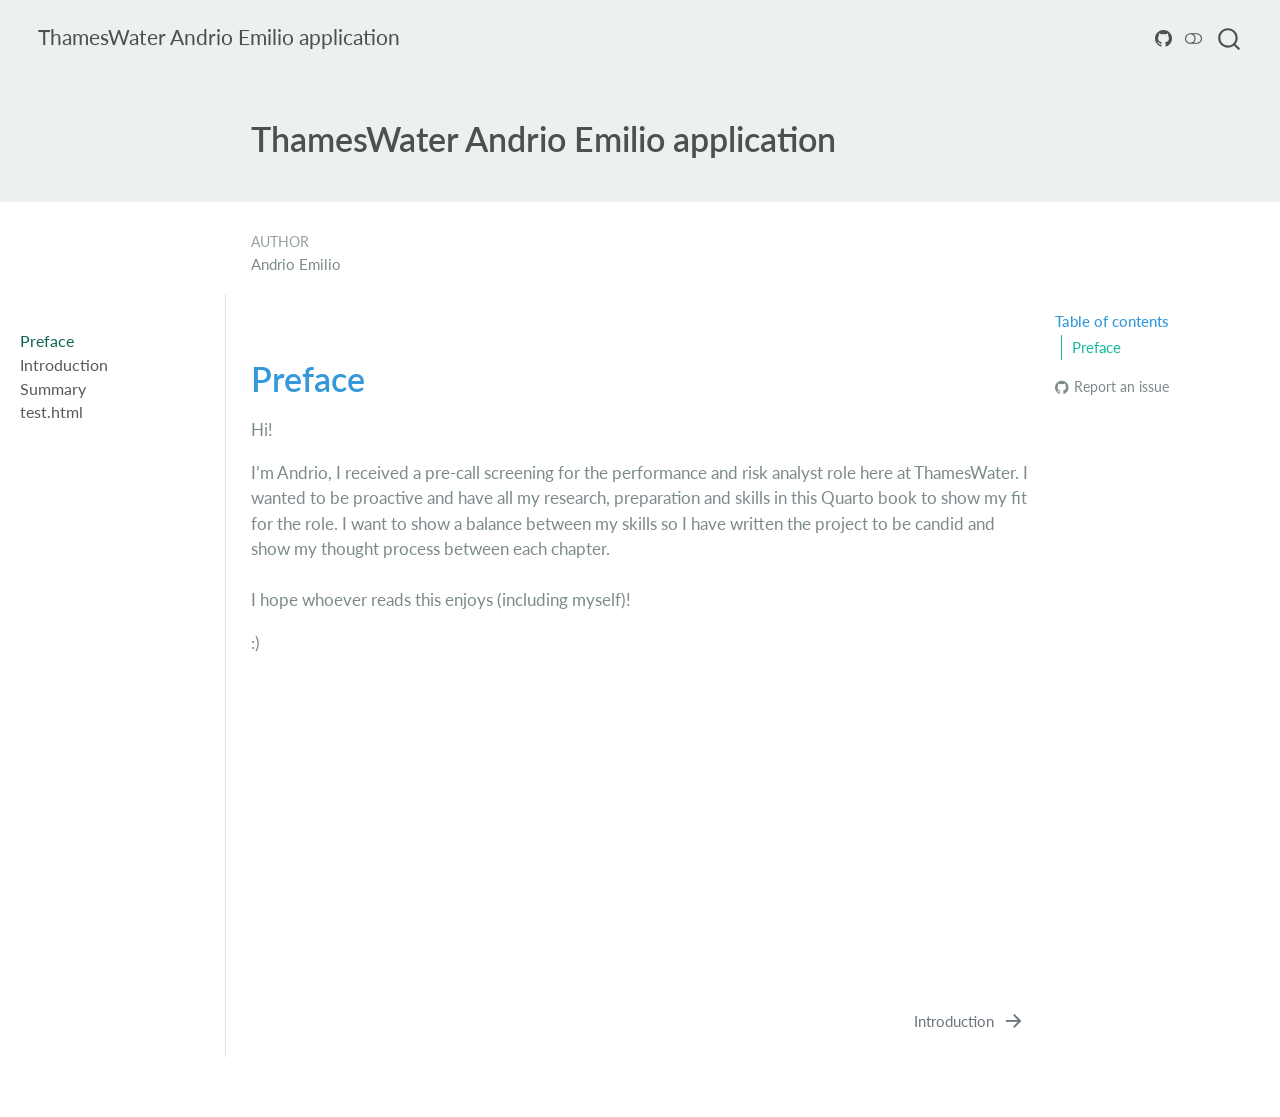
==== docs/index.html @ 47198fae "Pushing test title and banner" ====
<!DOCTYPE html>
<html xmlns="http://www.w3.org/1999/xhtml" lang="en" xml:lang="en"><head>

<meta charset="utf-8">
<meta name="generator" content="quarto-1.4.551">

<meta name="viewport" content="width=device-width, initial-scale=1.0, user-scalable=yes">

<meta name="author" content="Andrio Emilio">

<title>ThamesWater Andrio Emilio application</title>
<style>
code{white-space: pre-wrap;}
span.smallcaps{font-variant: small-caps;}
div.columns{display: flex; gap: min(4vw, 1.5em);}
div.column{flex: auto; overflow-x: auto;}
div.hanging-indent{margin-left: 1.5em; text-indent: -1.5em;}
ul.task-list{list-style: none;}
ul.task-list li input[type="checkbox"] {
  width: 0.8em;
  margin: 0 0.8em 0.2em -1em; /* quarto-specific, see https://github.com/quarto-dev/quarto-cli/issues/4556 */ 
  vertical-align: middle;
}
</style>


<script src="site_libs/quarto-nav/quarto-nav.js"></script>
<script src="site_libs/quarto-nav/headroom.min.js"></script>
<script src="site_libs/clipboard/clipboard.min.js"></script>
<script src="site_libs/quarto-search/autocomplete.umd.js"></script>
<script src="site_libs/quarto-search/fuse.min.js"></script>
<script src="site_libs/quarto-search/quarto-search.js"></script>
<meta name="quarto:offset" content="./">
<link href="./intro.html" rel="next">
<link href="./logo.png" rel="icon" type="image/png">
<script src="site_libs/quarto-html/quarto.js"></script>
<script src="site_libs/quarto-html/popper.min.js"></script>
<script src="site_libs/quarto-html/tippy.umd.min.js"></script>
<script src="site_libs/quarto-html/anchor.min.js"></script>
<link href="site_libs/quarto-html/tippy.css" rel="stylesheet">
<link href="site_libs/quarto-html/quarto-syntax-highlighting.css" rel="stylesheet" class="quarto-color-scheme" id="quarto-text-highlighting-styles">
<link href="site_libs/quarto-html/quarto-syntax-highlighting-dark.css" rel="prefetch" class="quarto-color-scheme quarto-color-alternate" id="quarto-text-highlighting-styles">
<script src="site_libs/bootstrap/bootstrap.min.js"></script>
<link href="site_libs/bootstrap/bootstrap-icons.css" rel="stylesheet">
<link href="site_libs/bootstrap/bootstrap.min.css" rel="stylesheet" class="quarto-color-scheme" id="quarto-bootstrap" data-mode="light">
<link href="site_libs/bootstrap/bootstrap-dark.min.css" rel="prefetch" class="quarto-color-scheme quarto-color-alternate" id="quarto-bootstrap" data-mode="dark">
<script id="quarto-search-options" type="application/json">{
  "location": "navbar",
  "copy-button": false,
  "collapse-after": 3,
  "panel-placement": "end",
  "type": "overlay",
  "limit": 50,
  "keyboard-shortcut": [
    "f",
    "/",
    "s"
  ],
  "show-item-context": false,
  "language": {
    "search-no-results-text": "No results",
    "search-matching-documents-text": "matching documents",
    "search-copy-link-title": "Copy link to search",
    "search-hide-matches-text": "Hide additional matches",
    "search-more-match-text": "more match in this document",
    "search-more-matches-text": "more matches in this document",
    "search-clear-button-title": "Clear",
    "search-text-placeholder": "",
    "search-detached-cancel-button-title": "Cancel",
    "search-submit-button-title": "Submit",
    "search-label": "Search"
  }
}</script>
<style>

      .quarto-title-block .quarto-title-banner {
        background: images/banner.jpg;
      }
</style>


</head>

<body class="nav-sidebar docked nav-fixed">

<div id="quarto-search-results"></div>
  <header id="quarto-header" class="headroom fixed-top quarto-banner">
    <nav class="navbar navbar-expand-lg " data-bs-theme="dark">
      <div class="navbar-container container-fluid">
      <div class="navbar-brand-container mx-auto">
    <a href="./index.html" class="navbar-brand navbar-brand-logo">
    <img src="./logo.png" alt="" class="navbar-logo">
    </a>
    <a class="navbar-brand" href="./index.html">
    <span class="navbar-title">ThamesWater Andrio Emilio application</span>
    </a>
  </div>
            <div id="quarto-search" class="" title="Search"></div>
          <button class="navbar-toggler" type="button" data-bs-toggle="collapse" data-bs-target="#navbarCollapse" aria-controls="navbarCollapse" aria-expanded="false" aria-label="Toggle navigation" onclick="if (window.quartoToggleHeadroom) { window.quartoToggleHeadroom(); }">
  <span class="navbar-toggler-icon"></span>
</button>
          <div class="collapse navbar-collapse" id="navbarCollapse">
            <ul class="navbar-nav navbar-nav-scroll ms-auto">
</ul>
          </div> <!-- /navcollapse -->
          <div class="quarto-navbar-tools">
    <a href="https://github.com/andrioemilio/Interview_prep" title="Source Code" class="quarto-navigation-tool px-1" aria-label="Source Code"><i class="bi bi-github"></i></a>
  <a href="" class="quarto-color-scheme-toggle quarto-navigation-tool  px-1" onclick="window.quartoToggleColorScheme(); return false;" title="Toggle dark mode"><i class="bi"></i></a>
</div>
      </div> <!-- /container-fluid -->
    </nav>
  <nav class="quarto-secondary-nav">
    <div class="container-fluid d-flex">
      <button type="button" class="quarto-btn-toggle btn" data-bs-toggle="collapse" data-bs-target=".quarto-sidebar-collapse-item" aria-controls="quarto-sidebar" aria-expanded="false" aria-label="Toggle sidebar navigation" onclick="if (window.quartoToggleHeadroom) { window.quartoToggleHeadroom(); }">
        <i class="bi bi-layout-text-sidebar-reverse"></i>
      </button>
        <nav class="quarto-page-breadcrumbs" aria-label="breadcrumb"><ol class="breadcrumb"><li class="breadcrumb-item"><a href="./index.html">Preface</a></li></ol></nav>
        <a class="flex-grow-1" role="button" data-bs-toggle="collapse" data-bs-target=".quarto-sidebar-collapse-item" aria-controls="quarto-sidebar" aria-expanded="false" aria-label="Toggle sidebar navigation" onclick="if (window.quartoToggleHeadroom) { window.quartoToggleHeadroom(); }">      
        </a>
    </div>
  </nav>
</header>
<!-- content -->
<header id="title-block-header" class="quarto-title-block default page-columns page-full">
  <div class="quarto-title-banner page-columns page-full">
    <div class="quarto-title column-body">
      <h1 class="title">ThamesWater Andrio Emilio application</h1>
                      </div>
  </div>
    
  
  <div class="quarto-title-meta">

      <div>
      <div class="quarto-title-meta-heading">Author</div>
      <div class="quarto-title-meta-contents">
               <p>Andrio Emilio </p>
            </div>
    </div>
      
    
      
    </div>
    
  
  </header><div id="quarto-content" class="quarto-container page-columns page-rows-contents page-layout-article page-navbar">
<!-- sidebar -->
  <nav id="quarto-sidebar" class="sidebar collapse collapse-horizontal quarto-sidebar-collapse-item sidebar-navigation docked overflow-auto">
    <div class="sidebar-menu-container"> 
    <ul class="list-unstyled mt-1">
        <li class="sidebar-item">
  <div class="sidebar-item-container"> 
  <a href="./index.html" class="sidebar-item-text sidebar-link active">
 <span class="menu-text">Preface</span></a>
  </div>
</li>
        <li class="sidebar-item">
  <div class="sidebar-item-container"> 
  <a href="./intro.html" class="sidebar-item-text sidebar-link"><span class="chapter-title">Introduction</span></a>
  </div>
</li>
        <li class="sidebar-item">
  <div class="sidebar-item-container"> 
  <a href="./summary.html" class="sidebar-item-text sidebar-link"><span class="chapter-title">Summary</span></a>
  </div>
</li>
        <li class="sidebar-item">
  <div class="sidebar-item-container"> 
  <a href="./test.html" class="sidebar-item-text sidebar-link"><span class="chapter-title">test.html</span></a>
  </div>
</li>
    </ul>
    </div>
</nav>
<div id="quarto-sidebar-glass" class="quarto-sidebar-collapse-item" data-bs-toggle="collapse" data-bs-target=".quarto-sidebar-collapse-item"></div>
<!-- margin-sidebar -->
    <div id="quarto-margin-sidebar" class="sidebar margin-sidebar">
        <nav id="TOC" role="doc-toc" class="toc-active">
    <h2 id="toc-title">Table of contents</h2>
   
  <ul>
  <li><a href="#preface" id="toc-preface" class="nav-link active" data-scroll-target="#preface">Preface</a></li>
  </ul>
<div class="toc-actions"><ul><li><a href="https://github.com/andrioemilio/Interview_prep/issues/new" class="toc-action"><i class="bi bi-github"></i>Report an issue</a></li></ul></div></nav>
    </div>
<!-- main -->
<main class="content quarto-banner-title-block" id="quarto-document-content">





<section id="preface" class="level1 unnumbered">
<h1 class="unnumbered">Preface</h1>
<p>Hi!</p>
<p>I’m Andrio, I received a pre-call screening for the performance and risk analyst role here at ThamesWater. I wanted to be proactive and have all my research, preparation and skills in this Quarto book to show my fit for the role. I want to show a balance between my skills so I have written the project to be candid and show my thought process between each chapter.<br>
<br>
I hope whoever reads this enjoys (including myself)!</p>
<p>:)</p>


</section>

</main> <!-- /main -->
<script id="quarto-html-after-body" type="application/javascript">
window.document.addEventListener("DOMContentLoaded", function (event) {
  const toggleBodyColorMode = (bsSheetEl) => {
    const mode = bsSheetEl.getAttribute("data-mode");
    const bodyEl = window.document.querySelector("body");
    if (mode === "dark") {
      bodyEl.classList.add("quarto-dark");
      bodyEl.classList.remove("quarto-light");
    } else {
      bodyEl.classList.add("quarto-light");
      bodyEl.classList.remove("quarto-dark");
    }
  }
  const toggleBodyColorPrimary = () => {
    const bsSheetEl = window.document.querySelector("link#quarto-bootstrap");
    if (bsSheetEl) {
      toggleBodyColorMode(bsSheetEl);
    }
  }
  toggleBodyColorPrimary();  
  const disableStylesheet = (stylesheets) => {
    for (let i=0; i < stylesheets.length; i++) {
      const stylesheet = stylesheets[i];
      stylesheet.rel = 'prefetch';
    }
  }
  const enableStylesheet = (stylesheets) => {
    for (let i=0; i < stylesheets.length; i++) {
      const stylesheet = stylesheets[i];
      stylesheet.rel = 'stylesheet';
    }
  }
  const manageTransitions = (selector, allowTransitions) => {
    const els = window.document.querySelectorAll(selector);
    for (let i=0; i < els.length; i++) {
      const el = els[i];
      if (allowTransitions) {
        el.classList.remove('notransition');
      } else {
        el.classList.add('notransition');
      }
    }
  }
  const toggleGiscusIfUsed = (isAlternate, darkModeDefault) => {
    const baseTheme = document.querySelector('#giscus-base-theme')?.value ?? 'light';
    const alternateTheme = document.querySelector('#giscus-alt-theme')?.value ?? 'dark';
    let newTheme = '';
    if(darkModeDefault) {
      newTheme = isAlternate ? baseTheme : alternateTheme;
    } else {
      newTheme = isAlternate ? alternateTheme : baseTheme;
    }
    const changeGiscusTheme = () => {
      // From: https://github.com/giscus/giscus/issues/336
      const sendMessage = (message) => {
        const iframe = document.querySelector('iframe.giscus-frame');
        if (!iframe) return;
        iframe.contentWindow.postMessage({ giscus: message }, 'https://giscus.app');
      }
      sendMessage({
        setConfig: {
          theme: newTheme
        }
      });
    }
    const isGiscussLoaded = window.document.querySelector('iframe.giscus-frame') !== null;
    if (isGiscussLoaded) {
      changeGiscusTheme();
    }
  }
  const toggleColorMode = (alternate) => {
    // Switch the stylesheets
    const alternateStylesheets = window.document.querySelectorAll('link.quarto-color-scheme.quarto-color-alternate');
    manageTransitions('#quarto-margin-sidebar .nav-link', false);
    if (alternate) {
      enableStylesheet(alternateStylesheets);
      for (const sheetNode of alternateStylesheets) {
        if (sheetNode.id === "quarto-bootstrap") {
          toggleBodyColorMode(sheetNode);
        }
      }
    } else {
      disableStylesheet(alternateStylesheets);
      toggleBodyColorPrimary();
    }
    manageTransitions('#quarto-margin-sidebar .nav-link', true);
    // Switch the toggles
    const toggles = window.document.querySelectorAll('.quarto-color-scheme-toggle');
    for (let i=0; i < toggles.length; i++) {
      const toggle = toggles[i];
      if (toggle) {
        if (alternate) {
          toggle.classList.add("alternate");     
        } else {
          toggle.classList.remove("alternate");
        }
      }
    }
    // Hack to workaround the fact that safari doesn't
    // properly recolor the scrollbar when toggling (#1455)
    if (navigator.userAgent.indexOf('Safari') > 0 && navigator.userAgent.indexOf('Chrome') == -1) {
      manageTransitions("body", false);
      window.scrollTo(0, 1);
      setTimeout(() => {
        window.scrollTo(0, 0);
        manageTransitions("body", true);
      }, 40);  
    }
  }
  const isFileUrl = () => { 
    return window.location.protocol === 'file:';
  }
  const hasAlternateSentinel = () => {  
    let styleSentinel = getColorSchemeSentinel();
    if (styleSentinel !== null) {
      return styleSentinel === "alternate";
    } else {
      return false;
    }
  }
  const setStyleSentinel = (alternate) => {
    const value = alternate ? "alternate" : "default";
    if (!isFileUrl()) {
      window.localStorage.setItem("quarto-color-scheme", value);
    } else {
      localAlternateSentinel = value;
    }
  }
  const getColorSchemeSentinel = () => {
    if (!isFileUrl()) {
      const storageValue = window.localStorage.getItem("quarto-color-scheme");
      return storageValue != null ? storageValue : localAlternateSentinel;
    } else {
      return localAlternateSentinel;
    }
  }
  const darkModeDefault = false;
  let localAlternateSentinel = darkModeDefault ? 'alternate' : 'default';
  // Dark / light mode switch
  window.quartoToggleColorScheme = () => {
    // Read the current dark / light value 
    let toAlternate = !hasAlternateSentinel();
    toggleColorMode(toAlternate);
    setStyleSentinel(toAlternate);
    toggleGiscusIfUsed(toAlternate, darkModeDefault);
  };
  // Ensure there is a toggle, if there isn't float one in the top right
  if (window.document.querySelector('.quarto-color-scheme-toggle') === null) {
    const a = window.document.createElement('a');
    a.classList.add('top-right');
    a.classList.add('quarto-color-scheme-toggle');
    a.href = "";
    a.onclick = function() { try { window.quartoToggleColorScheme(); } catch {} return false; };
    const i = window.document.createElement("i");
    i.classList.add('bi');
    a.appendChild(i);
    window.document.body.appendChild(a);
  }
  // Switch to dark mode if need be
  if (hasAlternateSentinel()) {
    toggleColorMode(true);
  } else {
    toggleColorMode(false);
  }
  const icon = "";
  const anchorJS = new window.AnchorJS();
  anchorJS.options = {
    placement: 'right',
    icon: icon
  };
  anchorJS.add('.anchored');
  const isCodeAnnotation = (el) => {
    for (const clz of el.classList) {
      if (clz.startsWith('code-annotation-')) {                     
        return true;
      }
    }
    return false;
  }
  const clipboard = new window.ClipboardJS('.code-copy-button', {
    text: function(trigger) {
      const codeEl = trigger.previousElementSibling.cloneNode(true);
      for (const childEl of codeEl.children) {
        if (isCodeAnnotation(childEl)) {
          childEl.remove();
        }
      }
      return codeEl.innerText;
    }
  });
  clipboard.on('success', function(e) {
    // button target
    const button = e.trigger;
    // don't keep focus
    button.blur();
    // flash "checked"
    button.classList.add('code-copy-button-checked');
    var currentTitle = button.getAttribute("title");
    button.setAttribute("title", "Copied!");
    let tooltip;
    if (window.bootstrap) {
      button.setAttribute("data-bs-toggle", "tooltip");
      button.setAttribute("data-bs-placement", "left");
      button.setAttribute("data-bs-title", "Copied!");
      tooltip = new bootstrap.Tooltip(button, 
        { trigger: "manual", 
          customClass: "code-copy-button-tooltip",
          offset: [0, -8]});
      tooltip.show();    
    }
    setTimeout(function() {
      if (tooltip) {
        tooltip.hide();
        button.removeAttribute("data-bs-title");
        button.removeAttribute("data-bs-toggle");
        button.removeAttribute("data-bs-placement");
      }
      button.setAttribute("title", currentTitle);
      button.classList.remove('code-copy-button-checked');
    }, 1000);
    // clear code selection
    e.clearSelection();
  });
    var localhostRegex = new RegExp(/^(?:http|https):\/\/localhost\:?[0-9]*\//);
    var mailtoRegex = new RegExp(/^mailto:/);
      var filterRegex = new RegExp('/' + window.location.host + '/');
    var isInternal = (href) => {
        return filterRegex.test(href) || localhostRegex.test(href) || mailtoRegex.test(href);
    }
    // Inspect non-navigation links and adorn them if external
 	var links = window.document.querySelectorAll('a[href]:not(.nav-link):not(.navbar-brand):not(.toc-action):not(.sidebar-link):not(.sidebar-item-toggle):not(.pagination-link):not(.no-external):not([aria-hidden]):not(.dropdown-item):not(.quarto-navigation-tool)');
    for (var i=0; i<links.length; i++) {
      const link = links[i];
      if (!isInternal(link.href)) {
        // undo the damage that might have been done by quarto-nav.js in the case of
        // links that we want to consider external
        if (link.dataset.originalHref !== undefined) {
          link.href = link.dataset.originalHref;
        }
      }
    }
  function tippyHover(el, contentFn, onTriggerFn, onUntriggerFn) {
    const config = {
      allowHTML: true,
      maxWidth: 500,
      delay: 100,
      arrow: false,
      appendTo: function(el) {
          return el.parentElement;
      },
      interactive: true,
      interactiveBorder: 10,
      theme: 'quarto',
      placement: 'bottom-start',
    };
    if (contentFn) {
      config.content = contentFn;
    }
    if (onTriggerFn) {
      config.onTrigger = onTriggerFn;
    }
    if (onUntriggerFn) {
      config.onUntrigger = onUntriggerFn;
    }
    window.tippy(el, config); 
  }
  const noterefs = window.document.querySelectorAll('a[role="doc-noteref"]');
  for (var i=0; i<noterefs.length; i++) {
    const ref = noterefs[i];
    tippyHover(ref, function() {
      // use id or data attribute instead here
      let href = ref.getAttribute('data-footnote-href') || ref.getAttribute('href');
      try { href = new URL(href).hash; } catch {}
      const id = href.replace(/^#\/?/, "");
      const note = window.document.getElementById(id);
      if (note) {
        return note.innerHTML;
      } else {
        return "";
      }
    });
  }
  const xrefs = window.document.querySelectorAll('a.quarto-xref');
  const processXRef = (id, note) => {
    // Strip column container classes
    const stripColumnClz = (el) => {
      el.classList.remove("page-full", "page-columns");
      if (el.children) {
        for (const child of el.children) {
          stripColumnClz(child);
        }
      }
    }
    stripColumnClz(note)
    if (id === null || id.startsWith('sec-')) {
      // Special case sections, only their first couple elements
      const container = document.createElement("div");
      if (note.children && note.children.length > 2) {
        container.appendChild(note.children[0].cloneNode(true));
        for (let i = 1; i < note.children.length; i++) {
          const child = note.children[i];
          if (child.tagName === "P" && child.innerText === "") {
            continue;
          } else {
            container.appendChild(child.cloneNode(true));
            break;
          }
        }
        if (window.Quarto?.typesetMath) {
          window.Quarto.typesetMath(container);
        }
        return container.innerHTML
      } else {
        if (window.Quarto?.typesetMath) {
          window.Quarto.typesetMath(note);
        }
        return note.innerHTML;
      }
    } else {
      // Remove any anchor links if they are present
      const anchorLink = note.querySelector('a.anchorjs-link');
      if (anchorLink) {
        anchorLink.remove();
      }
      if (window.Quarto?.typesetMath) {
        window.Quarto.typesetMath(note);
      }
      // TODO in 1.5, we should make sure this works without a callout special case
      if (note.classList.contains("callout")) {
        return note.outerHTML;
      } else {
        return note.innerHTML;
      }
    }
  }
  for (var i=0; i<xrefs.length; i++) {
    const xref = xrefs[i];
    tippyHover(xref, undefined, function(instance) {
      instance.disable();
      let url = xref.getAttribute('href');
      let hash = undefined; 
      if (url.startsWith('#')) {
        hash = url;
      } else {
        try { hash = new URL(url).hash; } catch {}
      }
      if (hash) {
        const id = hash.replace(/^#\/?/, "");
        const note = window.document.getElementById(id);
        if (note !== null) {
          try {
            const html = processXRef(id, note.cloneNode(true));
            instance.setContent(html);
          } finally {
            instance.enable();
            instance.show();
          }
        } else {
          // See if we can fetch this
          fetch(url.split('#')[0])
          .then(res => res.text())
          .then(html => {
            const parser = new DOMParser();
            const htmlDoc = parser.parseFromString(html, "text/html");
            const note = htmlDoc.getElementById(id);
            if (note !== null) {
              const html = processXRef(id, note);
              instance.setContent(html);
            } 
          }).finally(() => {
            instance.enable();
            instance.show();
          });
        }
      } else {
        // See if we can fetch a full url (with no hash to target)
        // This is a special case and we should probably do some content thinning / targeting
        fetch(url)
        .then(res => res.text())
        .then(html => {
          const parser = new DOMParser();
          const htmlDoc = parser.parseFromString(html, "text/html");
          const note = htmlDoc.querySelector('main.content');
          if (note !== null) {
            // This should only happen for chapter cross references
            // (since there is no id in the URL)
            // remove the first header
            if (note.children.length > 0 && note.children[0].tagName === "HEADER") {
              note.children[0].remove();
            }
            const html = processXRef(null, note);
            instance.setContent(html);
          } 
        }).finally(() => {
          instance.enable();
          instance.show();
        });
      }
    }, function(instance) {
    });
  }
      let selectedAnnoteEl;
      const selectorForAnnotation = ( cell, annotation) => {
        let cellAttr = 'data-code-cell="' + cell + '"';
        let lineAttr = 'data-code-annotation="' +  annotation + '"';
        const selector = 'span[' + cellAttr + '][' + lineAttr + ']';
        return selector;
      }
      const selectCodeLines = (annoteEl) => {
        const doc = window.document;
        const targetCell = annoteEl.getAttribute("data-target-cell");
        const targetAnnotation = annoteEl.getAttribute("data-target-annotation");
        const annoteSpan = window.document.querySelector(selectorForAnnotation(targetCell, targetAnnotation));
        const lines = annoteSpan.getAttribute("data-code-lines").split(",");
        const lineIds = lines.map((line) => {
          return targetCell + "-" + line;
        })
        let top = null;
        let height = null;
        let parent = null;
        if (lineIds.length > 0) {
            //compute the position of the single el (top and bottom and make a div)
            const el = window.document.getElementById(lineIds[0]);
            top = el.offsetTop;
            height = el.offsetHeight;
            parent = el.parentElement.parentElement;
          if (lineIds.length > 1) {
            const lastEl = window.document.getElementById(lineIds[lineIds.length - 1]);
            const bottom = lastEl.offsetTop + lastEl.offsetHeight;
            height = bottom - top;
          }
          if (top !== null && height !== null && parent !== null) {
            // cook up a div (if necessary) and position it 
            let div = window.document.getElementById("code-annotation-line-highlight");
            if (div === null) {
              div = window.document.createElement("div");
              div.setAttribute("id", "code-annotation-line-highlight");
              div.style.position = 'absolute';
              parent.appendChild(div);
            }
            div.style.top = top - 2 + "px";
            div.style.height = height + 4 + "px";
            div.style.left = 0;
            let gutterDiv = window.document.getElementById("code-annotation-line-highlight-gutter");
            if (gutterDiv === null) {
              gutterDiv = window.document.createElement("div");
              gutterDiv.setAttribute("id", "code-annotation-line-highlight-gutter");
              gutterDiv.style.position = 'absolute';
              const codeCell = window.document.getElementById(targetCell);
              const gutter = codeCell.querySelector('.code-annotation-gutter');
              gutter.appendChild(gutterDiv);
            }
            gutterDiv.style.top = top - 2 + "px";
            gutterDiv.style.height = height + 4 + "px";
          }
          selectedAnnoteEl = annoteEl;
        }
      };
      const unselectCodeLines = () => {
        const elementsIds = ["code-annotation-line-highlight", "code-annotation-line-highlight-gutter"];
        elementsIds.forEach((elId) => {
          const div = window.document.getElementById(elId);
          if (div) {
            div.remove();
          }
        });
        selectedAnnoteEl = undefined;
      };
        // Handle positioning of the toggle
    window.addEventListener(
      "resize",
      throttle(() => {
        elRect = undefined;
        if (selectedAnnoteEl) {
          selectCodeLines(selectedAnnoteEl);
        }
      }, 10)
    );
    function throttle(fn, ms) {
    let throttle = false;
    let timer;
      return (...args) => {
        if(!throttle) { // first call gets through
            fn.apply(this, args);
            throttle = true;
        } else { // all the others get throttled
            if(timer) clearTimeout(timer); // cancel #2
            timer = setTimeout(() => {
              fn.apply(this, args);
              timer = throttle = false;
            }, ms);
        }
      };
    }
      // Attach click handler to the DT
      const annoteDls = window.document.querySelectorAll('dt[data-target-cell]');
      for (const annoteDlNode of annoteDls) {
        annoteDlNode.addEventListener('click', (event) => {
          const clickedEl = event.target;
          if (clickedEl !== selectedAnnoteEl) {
            unselectCodeLines();
            const activeEl = window.document.querySelector('dt[data-target-cell].code-annotation-active');
            if (activeEl) {
              activeEl.classList.remove('code-annotation-active');
            }
            selectCodeLines(clickedEl);
            clickedEl.classList.add('code-annotation-active');
          } else {
            // Unselect the line
            unselectCodeLines();
            clickedEl.classList.remove('code-annotation-active');
          }
        });
      }
  const findCites = (el) => {
    const parentEl = el.parentElement;
    if (parentEl) {
      const cites = parentEl.dataset.cites;
      if (cites) {
        return {
          el,
          cites: cites.split(' ')
        };
      } else {
        return findCites(el.parentElement)
      }
    } else {
      return undefined;
    }
  };
  var bibliorefs = window.document.querySelectorAll('a[role="doc-biblioref"]');
  for (var i=0; i<bibliorefs.length; i++) {
    const ref = bibliorefs[i];
    const citeInfo = findCites(ref);
    if (citeInfo) {
      tippyHover(citeInfo.el, function() {
        var popup = window.document.createElement('div');
        citeInfo.cites.forEach(function(cite) {
          var citeDiv = window.document.createElement('div');
          citeDiv.classList.add('hanging-indent');
          citeDiv.classList.add('csl-entry');
          var biblioDiv = window.document.getElementById('ref-' + cite);
          if (biblioDiv) {
            citeDiv.innerHTML = biblioDiv.innerHTML;
          }
          popup.appendChild(citeDiv);
        });
        return popup.innerHTML;
      });
    }
  }
});
</script>
<nav class="page-navigation">
  <div class="nav-page nav-page-previous">
  </div>
  <div class="nav-page nav-page-next">
      <a href="./intro.html" class="pagination-link" aria-label="Introduction">
        <span class="nav-page-text"><span class="chapter-title">Introduction</span></span> <i class="bi bi-arrow-right-short"></i>
      </a>
  </div>
</nav>
</div> <!-- /content -->




<footer class="footer"><div class="nav-footer"><div class="nav-footer-center"><div class="toc-actions d-sm-block d-md-none"><ul><li><a href="https://github.com/andrioemilio/Interview_prep/issues/new" class="toc-action"><i class="bi bi-github"></i>Report an issue</a></li></ul></div></div></div></footer></body></html>
---- docs/site_libs/quarto-html/tippy.css ----
.tippy-box[data-animation=fade][data-state=hidden]{opacity:0}[data-tippy-root]{max-width:calc(100vw - 10px)}.tippy-box{position:relative;background-color:#333;color:#fff;border-radius:4px;font-size:14px;line-height:1.4;white-space:normal;outline:0;transition-property:transform,visibility,opacity}.tippy-box[data-placement^=top]>.tippy-arrow{bottom:0}.tippy-box[data-placement^=top]>.tippy-arrow:before{bottom:-7px;left:0;border-width:8px 8px 0;border-top-color:initial;transform-origin:center top}.tippy-box[data-placement^=bottom]>.tippy-arrow{top:0}.tippy-box[data-placement^=bottom]>.tippy-arrow:before{top:-7px;left:0;border-width:0 8px 8px;border-bottom-color:initial;transform-origin:center bottom}.tippy-box[data-placement^=left]>.tippy-arrow{right:0}.tippy-box[data-placement^=left]>.tippy-arrow:before{border-width:8px 0 8px 8px;border-left-color:initial;right:-7px;transform-origin:center left}.tippy-box[data-placement^=right]>.tippy-arrow{left:0}.tippy-box[data-placement^=right]>.tippy-arrow:before{left:-7px;border-width:8px 8px 8px 0;border-right-color:initial;transform-origin:center right}.tippy-box[data-inertia][data-state=visible]{transition-timing-function:cubic-bezier(.54,1.5,.38,1.11)}.tippy-arrow{width:16px;height:16px;color:#333}.tippy-arrow:before{content:"";position:absolute;border-color:transparent;border-style:solid}.tippy-content{position:relative;padding:5px 9px;z-index:1}
---- docs/site_libs/quarto-html/quarto-syntax-highlighting.css ----
/* quarto syntax highlight colors */
:root {
  --quarto-hl-ot-color: #003B4F;
  --quarto-hl-at-color: #657422;
  --quarto-hl-ss-color: #20794D;
  --quarto-hl-an-color: #5E5E5E;
  --quarto-hl-fu-color: #4758AB;
  --quarto-hl-st-color: #20794D;
  --quarto-hl-cf-color: #003B4F;
  --quarto-hl-op-color: #5E5E5E;
  --quarto-hl-er-color: #AD0000;
  --quarto-hl-bn-color: #AD0000;
  --quarto-hl-al-color: #AD0000;
  --quarto-hl-va-color: #111111;
  --quarto-hl-bu-color: inherit;
  --quarto-hl-ex-color: inherit;
  --quarto-hl-pp-color: #AD0000;
  --quarto-hl-in-color: #5E5E5E;
  --quarto-hl-vs-color: #20794D;
  --quarto-hl-wa-color: #5E5E5E;
  --quarto-hl-do-color: #5E5E5E;
  --quarto-hl-im-color: #00769E;
  --quarto-hl-ch-color: #20794D;
  --quarto-hl-dt-color: #AD0000;
  --quarto-hl-fl-color: #AD0000;
  --quarto-hl-co-color: #5E5E5E;
  --quarto-hl-cv-color: #5E5E5E;
  --quarto-hl-cn-color: #8f5902;
  --quarto-hl-sc-color: #5E5E5E;
  --quarto-hl-dv-color: #AD0000;
  --quarto-hl-kw-color: #003B4F;
}

/* other quarto variables */
:root {
  --quarto-font-monospace: SFMono-Regular, Menlo, Monaco, Consolas, "Liberation Mono", "Courier New", monospace;
}

pre > code.sourceCode > span {
  color: #003B4F;
}

code span {
  color: #003B4F;
}

code.sourceCode > span {
  color: #003B4F;
}

div.sourceCode,
div.sourceCode pre.sourceCode {
  color: #003B4F;
}

code span.ot {
  color: #003B4F;
  font-style: inherit;
}

code span.at {
  color: #657422;
  font-style: inherit;
}

code span.ss {
  color: #20794D;
  font-style: inherit;
}

code span.an {
  color: #5E5E5E;
  font-style: inherit;
}

code span.fu {
  color: #4758AB;
  font-style: inherit;
}

code span.st {
  color: #20794D;
  font-style: inherit;
}

code span.cf {
  color: #003B4F;
  font-style: inherit;
}

code span.op {
  color: #5E5E5E;
  font-style: inherit;
}

code span.er {
  color: #AD0000;
  font-style: inherit;
}

code span.bn {
  color: #AD0000;
  font-style: inherit;
}

code span.al {
  color: #AD0000;
  font-style: inherit;
}

code span.va {
  color: #111111;
  font-style: inherit;
}

code span.bu {
  font-style: inherit;
}

code span.ex {
  font-style: inherit;
}

code span.pp {
  color: #AD0000;
  font-style: inherit;
}

code span.in {
  color: #5E5E5E;
  font-style: inherit;
}

code span.vs {
  color: #20794D;
  font-style: inherit;
}

code span.wa {
  color: #5E5E5E;
  font-style: italic;
}

code span.do {
  color: #5E5E5E;
  font-style: italic;
}

code span.im {
  color: #00769E;
  font-style: inherit;
}

code span.ch {
  color: #20794D;
  font-style: inherit;
}

code span.dt {
  color: #AD0000;
  font-style: inherit;
}

code span.fl {
  color: #AD0000;
  font-style: inherit;
}

code span.co {
  color: #5E5E5E;
  font-style: inherit;
}

code span.cv {
  color: #5E5E5E;
  font-style: italic;
}

code span.cn {
  color: #8f5902;
  font-style: inherit;
}

code span.sc {
  color: #5E5E5E;
  font-style: inherit;
}

code span.dv {
  color: #AD0000;
  font-style: inherit;
}

code span.kw {
  color: #003B4F;
  font-style: inherit;
}

.prevent-inlining {
  content: "</";
}

/*# sourceMappingURL=debc5d5d77c3f9108843748ff7464032.css.map */
---- docs/site_libs/quarto-html/quarto-syntax-highlighting-dark.css ----
/* quarto syntax highlight colors */
:root {
  --quarto-hl-al-color: #f07178;
  --quarto-hl-an-color: #d4d0ab;
  --quarto-hl-at-color: #00e0e0;
  --quarto-hl-bn-color: #d4d0ab;
  --quarto-hl-bu-color: #abe338;
  --quarto-hl-ch-color: #abe338;
  --quarto-hl-co-color: #f8f8f2;
  --quarto-hl-cv-color: #ffd700;
  --quarto-hl-cn-color: #ffd700;
  --quarto-hl-cf-color: #ffa07a;
  --quarto-hl-dt-color: #ffa07a;
  --quarto-hl-dv-color: #d4d0ab;
  --quarto-hl-do-color: #f8f8f2;
  --quarto-hl-er-color: #f07178;
  --quarto-hl-ex-color: #00e0e0;
  --quarto-hl-fl-color: #d4d0ab;
  --quarto-hl-fu-color: #ffa07a;
  --quarto-hl-im-color: #abe338;
  --quarto-hl-in-color: #d4d0ab;
  --quarto-hl-kw-color: #ffa07a;
  --quarto-hl-op-color: #ffa07a;
  --quarto-hl-ot-color: #00e0e0;
  --quarto-hl-pp-color: #dcc6e0;
  --quarto-hl-re-color: #00e0e0;
  --quarto-hl-sc-color: #abe338;
  --quarto-hl-ss-color: #abe338;
  --quarto-hl-st-color: #abe338;
  --quarto-hl-va-color: #00e0e0;
  --quarto-hl-vs-color: #abe338;
  --quarto-hl-wa-color: #dcc6e0;
}

/* other quarto variables */
:root {
  --quarto-font-monospace: SFMono-Regular, Menlo, Monaco, Consolas, "Liberation Mono", "Courier New", monospace;
}

code span.al {
  background-color: #2a0f15;
  font-weight: bold;
  color: #f07178;
}

code span.an {
  color: #d4d0ab;
}

code span.at {
  color: #00e0e0;
}

code span.bn {
  color: #d4d0ab;
}

code span.bu {
  color: #abe338;
}

code span.ch {
  color: #abe338;
}

code span.co {
  font-style: italic;
  color: #f8f8f2;
}

code span.cv {
  color: #ffd700;
}

code span.cn {
  color: #ffd700;
}

code span.cf {
  font-weight: bold;
  color: #ffa07a;
}

code span.dt {
  color: #ffa07a;
}

code span.dv {
  color: #d4d0ab;
}

code span.do {
  color: #f8f8f2;
}

code span.er {
  color: #f07178;
  text-decoration: underline;
}

code span.ex {
  font-weight: bold;
  color: #00e0e0;
}

code span.fl {
  color: #d4d0ab;
}

code span.fu {
  color: #ffa07a;
}

code span.im {
  color: #abe338;
}

code span.in {
  color: #d4d0ab;
}

code span.kw {
  font-weight: bold;
  color: #ffa07a;
}

pre > code.sourceCode > span {
  color: #f8f8f2;
}

code span {
  color: #f8f8f2;
}

code.sourceCode > span {
  color: #f8f8f2;
}

div.sourceCode,
div.sourceCode pre.sourceCode {
  color: #f8f8f2;
}

code span.op {
  color: #ffa07a;
}

code span.ot {
  color: #00e0e0;
}

code span.pp {
  color: #dcc6e0;
}

code span.re {
  background-color: #f8f8f2;
  color: #00e0e0;
}

code span.sc {
  color: #abe338;
}

code span.ss {
  color: #abe338;
}

code span.st {
  color: #abe338;
}

code span.va {
  color: #00e0e0;
}

code span.vs {
  color: #abe338;
}

code span.wa {
  color: #dcc6e0;
}

.prevent-inlining {
  content: "</";
}

/*# sourceMappingURL=935a306eefa94366c21e1a970dddb765.css.map */
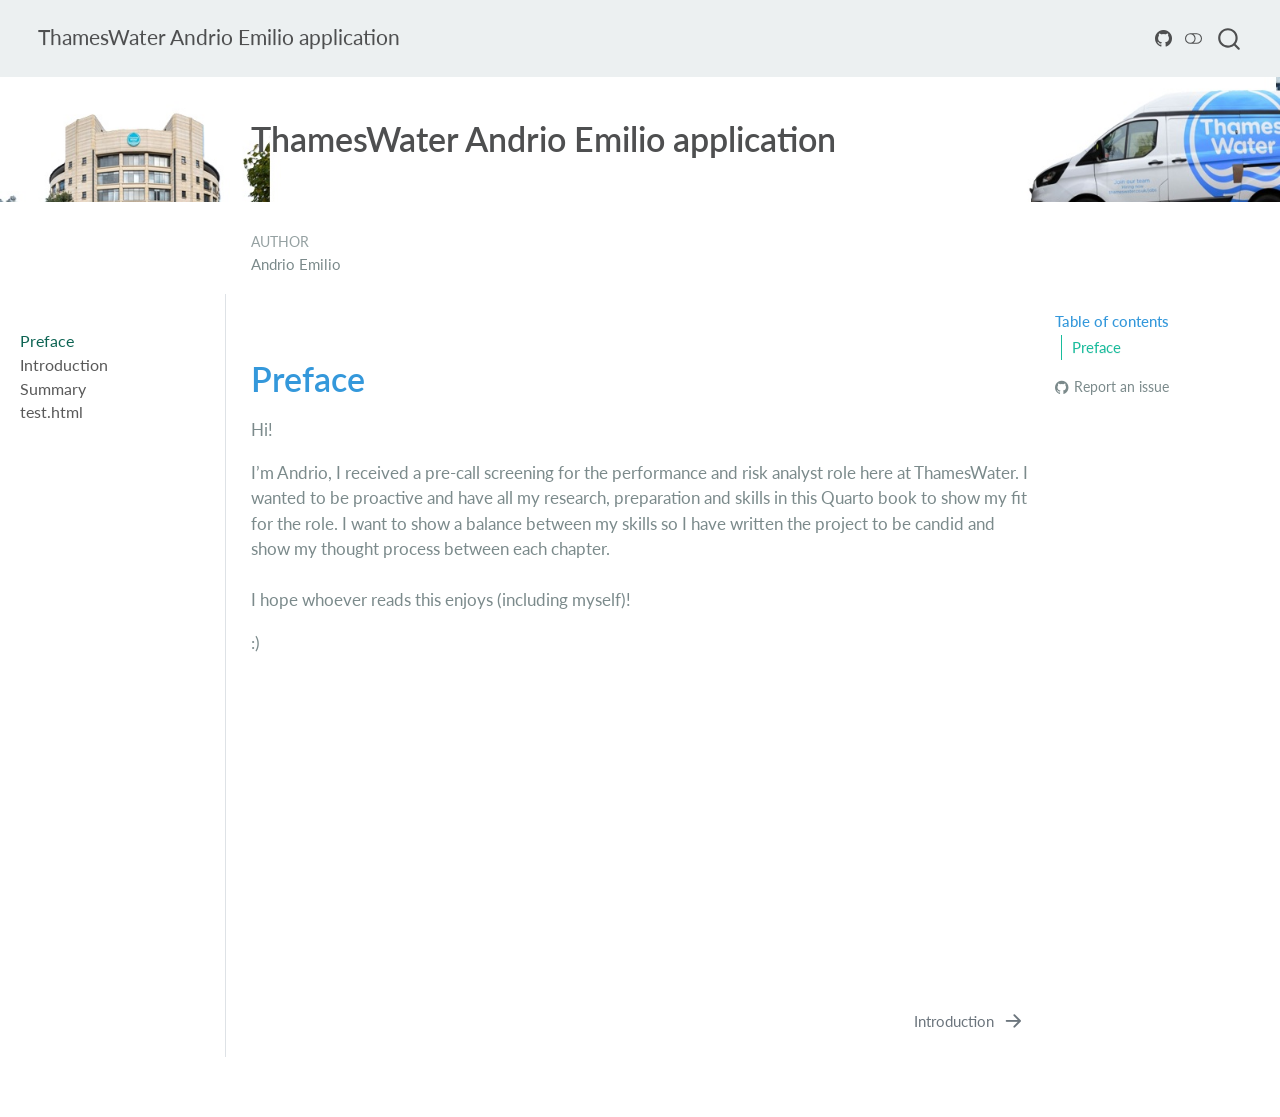
==== commit 8f611617: "Initial intro page complete. Want to view this." ====
--- a/docs/index.html
+++ b/docs/index.html
@@ -74,7 +74,8 @@
 <style>
 
       .quarto-title-block .quarto-title-banner {
-        background: images/banner.jpg;
+        background-image: url(images/banner.jpg);
+background-size: cover;
       }
 </style>
 
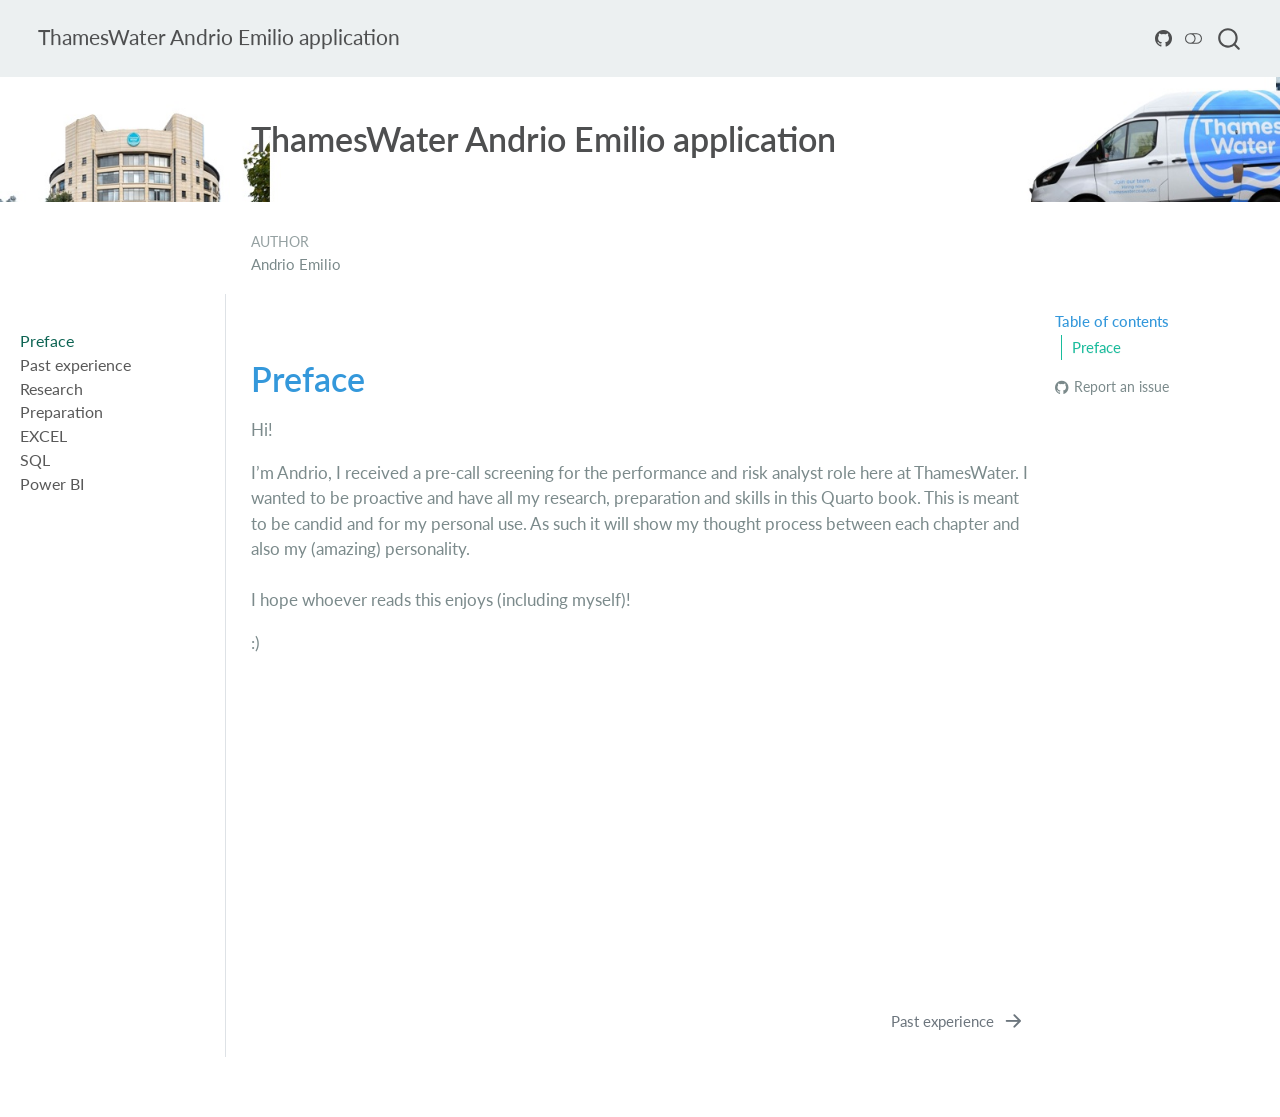
==== commit 7e01517a: "Commit to site" ====
--- a/docs/index.html
+++ b/docs/index.html
@@ -157,17 +157,32 @@
 </li>
         <li class="sidebar-item">
   <div class="sidebar-item-container"> 
-  <a href="./intro.html" class="sidebar-item-text sidebar-link"><span class="chapter-title">Introduction</span></a>
+  <a href="./intro.html" class="sidebar-item-text sidebar-link"><span class="chapter-title">Past experience</span></a>
   </div>
 </li>
         <li class="sidebar-item">
   <div class="sidebar-item-container"> 
-  <a href="./summary.html" class="sidebar-item-text sidebar-link"><span class="chapter-title">Summary</span></a>
+  <a href="./summary.html" class="sidebar-item-text sidebar-link"><span class="chapter-title">Research</span></a>
   </div>
 </li>
         <li class="sidebar-item">
   <div class="sidebar-item-container"> 
-  <a href="./test.html" class="sidebar-item-text sidebar-link"><span class="chapter-title">test.html</span></a>
+  <a href="./prep.html" class="sidebar-item-text sidebar-link"><span class="chapter-title">Preparation</span></a>
+  </div>
+</li>
+        <li class="sidebar-item">
+  <div class="sidebar-item-container"> 
+  <a href="./ExcelStudy.html" class="sidebar-item-text sidebar-link"><span class="chapter-title">EXCEL</span></a>
+  </div>
+</li>
+        <li class="sidebar-item">
+  <div class="sidebar-item-container"> 
+  <a href="./SQLStudy.html" class="sidebar-item-text sidebar-link"><span class="chapter-title">SQL</span></a>
+  </div>
+</li>
+        <li class="sidebar-item">
+  <div class="sidebar-item-container"> 
+  <a href="./PowerBIStudy.html" class="sidebar-item-text sidebar-link"><span class="chapter-title">Power BI</span></a>
   </div>
 </li>
     </ul>
@@ -194,7 +209,7 @@
 <section id="preface" class="level1 unnumbered">
 <h1 class="unnumbered">Preface</h1>
 <p>Hi!</p>
-<p>I’m Andrio, I received a pre-call screening for the performance and risk analyst role here at ThamesWater. I wanted to be proactive and have all my research, preparation and skills in this Quarto book to show my fit for the role. I want to show a balance between my skills so I have written the project to be candid and show my thought process between each chapter.<br>
+<p>I’m Andrio, I received a pre-call screening for the performance and risk analyst role here at ThamesWater. I wanted to be proactive and have all my research, preparation and skills in this Quarto book. This is meant to be candid and for my personal use. As such it will show my thought process between each chapter and also my (amazing) personality.<br>
 <br>
 I hope whoever reads this enjoys (including myself)!</p>
 <p>:)</p>
@@ -760,8 +775,8 @@
   <div class="nav-page nav-page-previous">
   </div>
   <div class="nav-page nav-page-next">
-      <a href="./intro.html" class="pagination-link" aria-label="Introduction">
-        <span class="nav-page-text"><span class="chapter-title">Introduction</span></span> <i class="bi bi-arrow-right-short"></i>
+      <a href="./intro.html" class="pagination-link" aria-label="Past experience">
+        <span class="nav-page-text"><span class="chapter-title">Past experience</span></span> <i class="bi bi-arrow-right-short"></i>
       </a>
   </div>
 </nav>
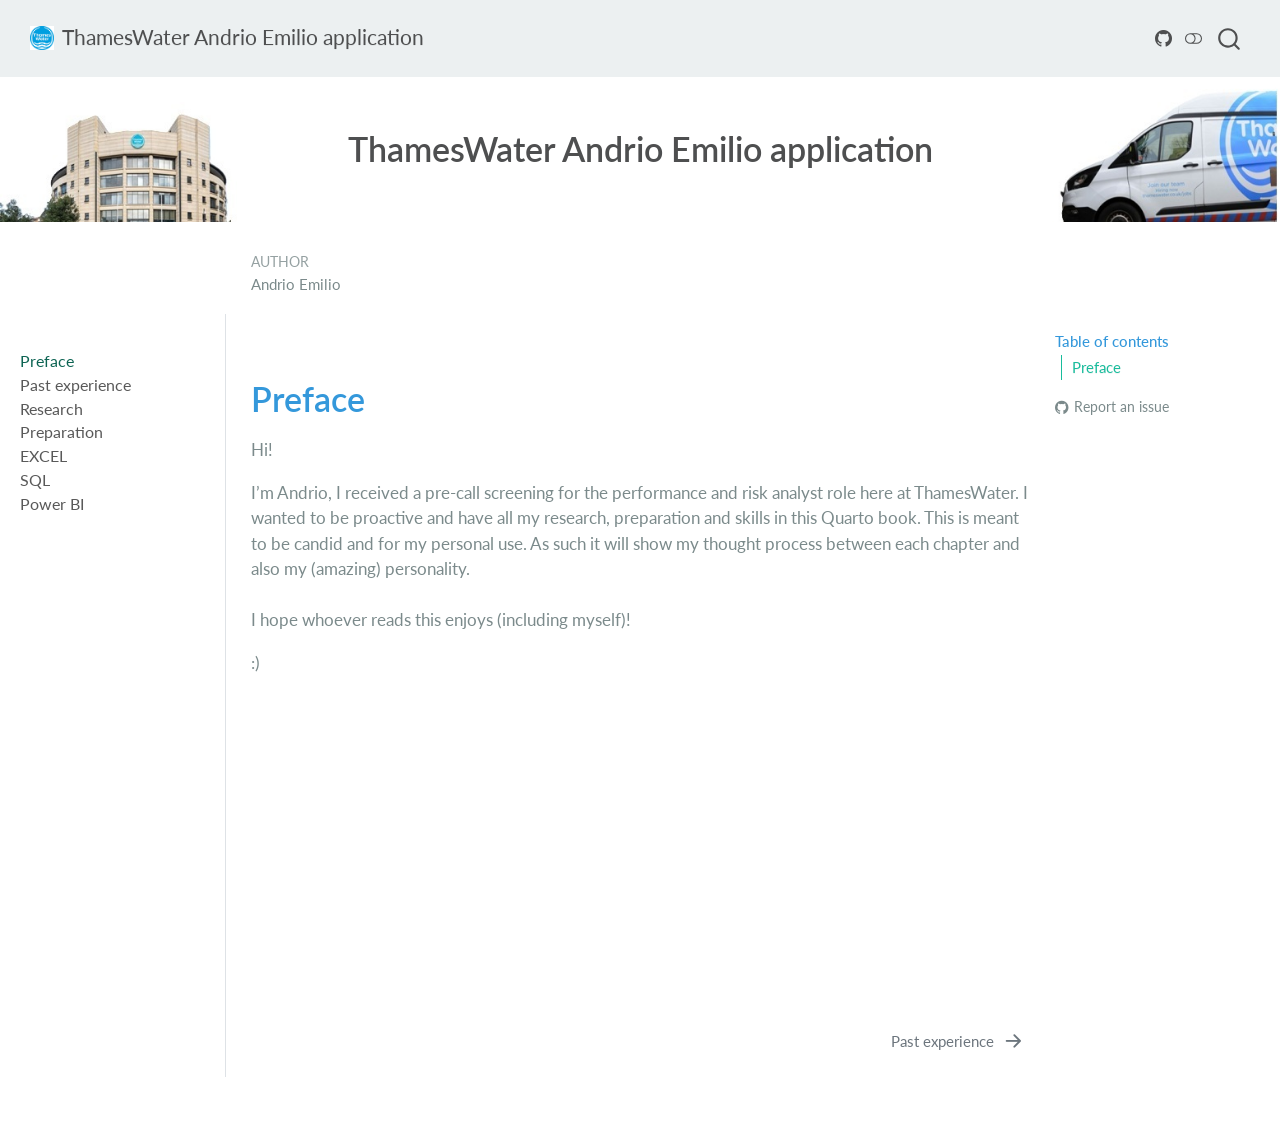
==== commit 96650aae: "format" ====
--- a/docs/index.html
+++ b/docs/index.html
@@ -32,7 +32,7 @@
 <script src="site_libs/quarto-search/quarto-search.js"></script>
 <meta name="quarto:offset" content="./">
 <link href="./intro.html" rel="next">
-<link href="./logo.png" rel="icon" type="image/png">
+<link href="./images/logo.png" rel="icon" type="image/png">
 <script src="site_libs/quarto-html/quarto.js"></script>
 <script src="site_libs/quarto-html/popper.min.js"></script>
 <script src="site_libs/quarto-html/tippy.umd.min.js"></script>
@@ -80,6 +80,7 @@
 </style>
 
 
+<link rel="stylesheet" href="styles.css">
 </head>
 
 <body class="nav-sidebar docked nav-fixed">
@@ -90,7 +91,7 @@
       <div class="navbar-container container-fluid">
       <div class="navbar-brand-container mx-auto">
     <a href="./index.html" class="navbar-brand navbar-brand-logo">
-    <img src="./logo.png" alt="" class="navbar-logo">
+    <img src="./images/logo.png" alt="" class="navbar-logo">
     </a>
     <a class="navbar-brand" href="./index.html">
     <span class="navbar-title">ThamesWater Andrio Emilio application</span>
--- a/docs/styles.css
+++ b/docs/styles.css
@@ -0,0 +1,12 @@
+.quarto-title-block .quarto-title-banner {
+  display: flex;
+  align-items: center;
+  justify-content: center;
+  text-align: center;
+}
+
+.quarto-title-block h1 {
+  background-color: rgba(255,255,255,0.7);
+  padding: 10px 20px;
+  border-radius: 8px;
+}
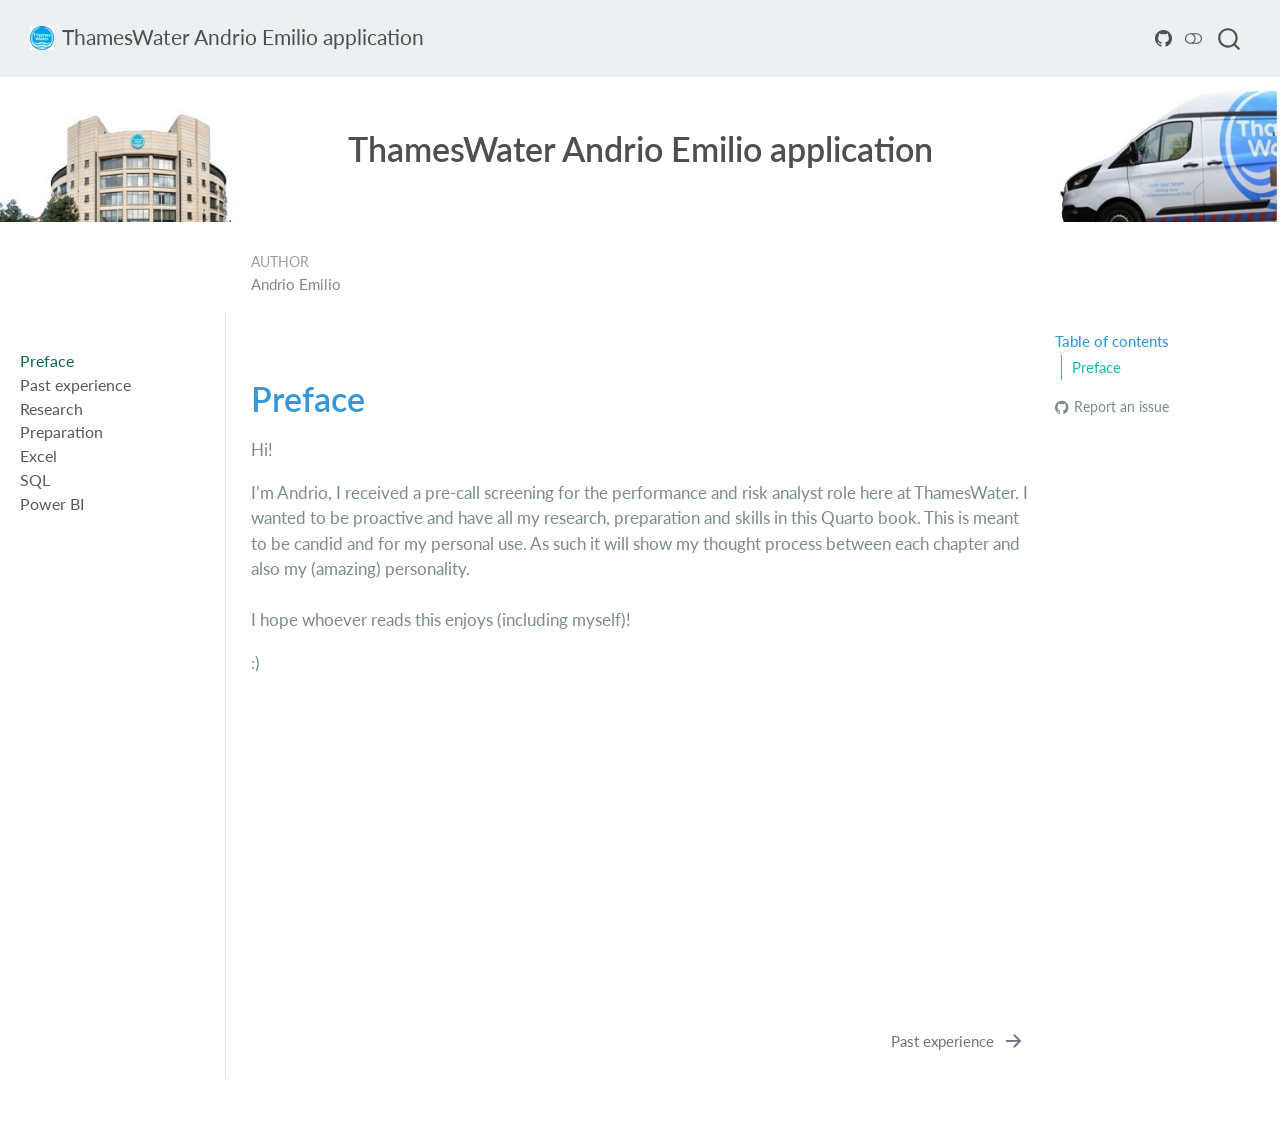
==== commit 9e260d31: "correct formatting" ====
--- a/docs/index.html
+++ b/docs/index.html
@@ -173,7 +173,7 @@
 </li>
         <li class="sidebar-item">
   <div class="sidebar-item-container"> 
-  <a href="./ExcelStudy.html" class="sidebar-item-text sidebar-link"><span class="chapter-title">EXCEL</span></a>
+  <a href="./ExcelStudy.html" class="sidebar-item-text sidebar-link"><span class="chapter-title">Excel</span></a>
   </div>
 </li>
         <li class="sidebar-item">
